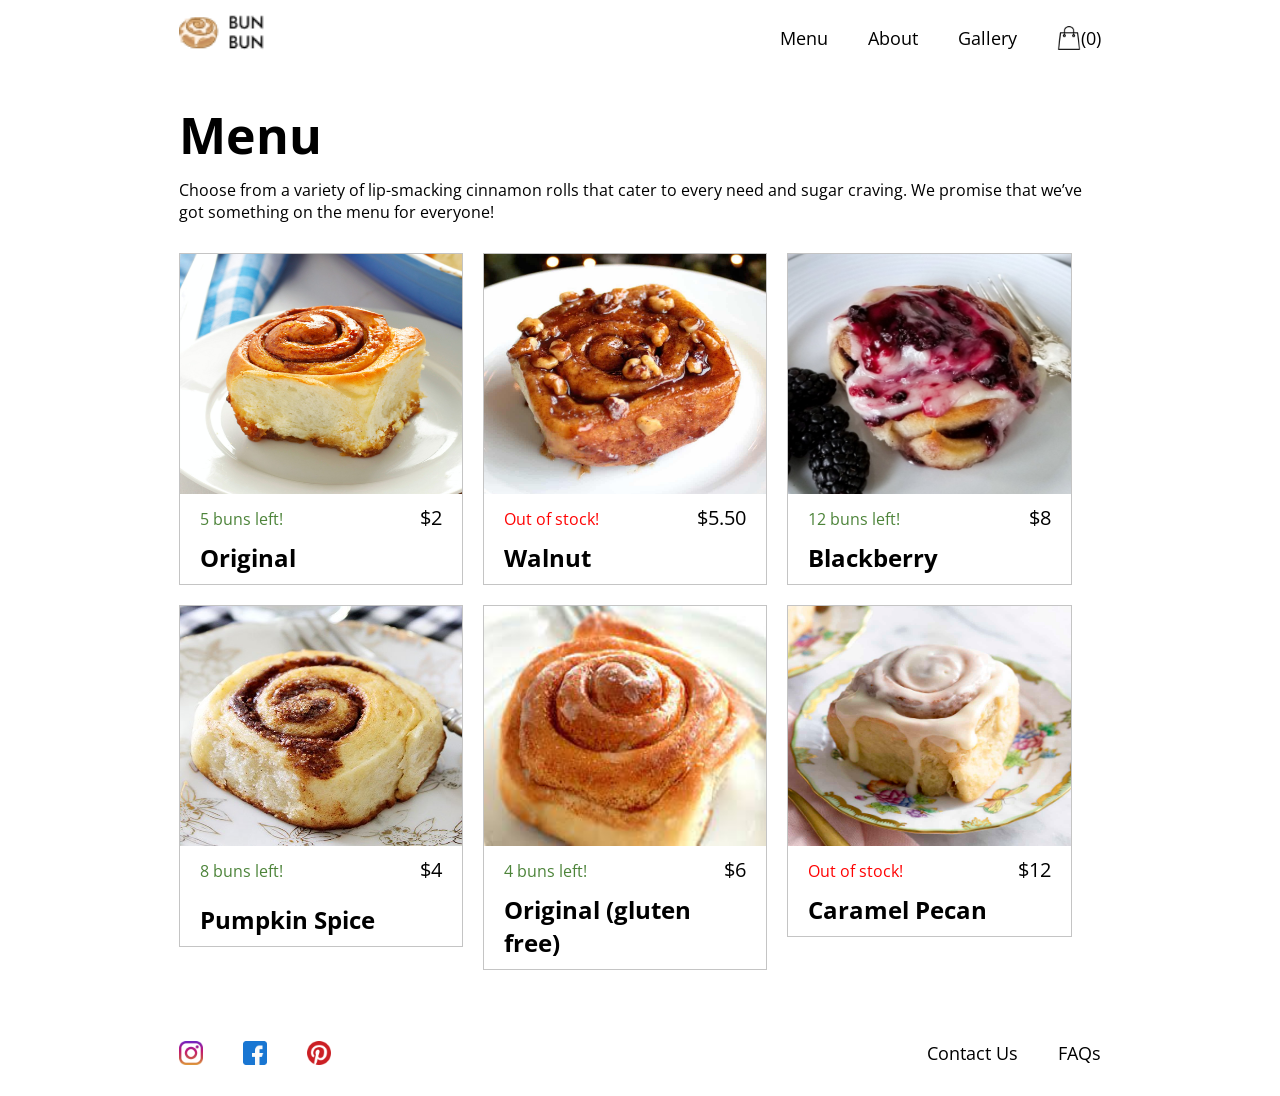
==== a5-browse.html @ 438827a7 "Clone hw 6a into repository" ====
<!-- Menu page for the Bun Bun Bakehshop via which user can browse different bun options -->

<!DOCTYPE html>
<html lang="en">

<head>
    <meta charset="UTF-8">
    <meta name="viewport" content="width=device-width, initial-scale=1.0">
    <meta http-equiv="X-UA-Compatible" content="ie=edge">
    <title>BunBun - Menu</title>

    <link rel="preconnect" href="https://fonts.googleapis.com">
    <link rel="preconnect" href="https://fonts.gstatic.com" crossorigin>
    <link href="https://fonts.googleapis.com/css2?family=Open+Sans:wght@300;400&display=swap" rel="stylesheet">
    <link href="https://fonts.googleapis.com/css2?family=Open+Sans:ital,wght@0,300;0,400;1,500&display=swap"
        rel="stylesheet">
    <link href="https://fonts.googleapis.com/css2?family=Open+Sans:ital,wght@1,500;1,700&display=swap" rel="stylesheet">

    <link rel="stylesheet" href="styles/a5-global.css">
    <link rel="stylesheet" href="styles/a5-navbar.css">
    <link rel="stylesheet" href="styles/a5-browse.css">
    <link rel="stylesheet" href="styles/a5-footer.css">
</head>

<body>
    <nav class="a5-navbar">
        <div class="a5-logo">
            <a href="index.html" class="a5-logo">
                <img src="./assets/LOGO.png" alt="BunBun Logo" width="90" class="nav-logo-img" />
            </a>
        </div>
        <div>
            <ul class="a5-nav-links">
                <li class="nav-item"><a class="a5-nav-link" href="./a5-browse.html">Menu</a></li>
                <li class="nav-item"><a class="a5-nav-link" href="./a5-about.html">About</a></li>
                <li class="nav-item"><a class="a5-nav-link" href="#">Gallery</a></li>
                <li class="nav-item"><a class="a5-nav-link" href="./a6-bag.html"><img src="./assets/bag.png"
                            alt="Bag Logo" width="24" class="nav-logo-img" /><span id="bag-count"></span></a></li>
            </ul>
        </div>
    </nav>
    <main class="a5-browse-main">
        <h1 class="a5-browse-menu-title">Menu</h1>
        <p class="a5-browse-menu-oneliner">Choose from a variety of lip-smacking cinnamon rolls that cater to every need
            and sugar craving. We promise
            that we’ve got something on the menu for everyone!</p>
        <div class="a5-bun-option-list">
            <div class="a5-bun-option-row">
                <div class="a5-bun-option">
                    <a href="a5-details-available.html" class="a5-bun-option-card-link"
                        onclick="onClickOriginalBunCard()">
                        <div class="a5-bun-option-card">
                            <img class="a5-bun-image" src="./assets/bun8.jpeg" alt="Image of Original Bun">
                        </div>
                        <div class="a5-bun-info">
                            <span class="a5-bun-availability">5 buns left!</span>
                            <span class="a5-bun-price">$2</span>
                        </div>
                        <h3 class="a5-bun-name">Original</h3>
                    </a>
                </div>

                <div class="a5-bun-option">
                    <a href="a5-details-available.html" class="a5-bun-option-card-link"
                        onclick="onClickPumpkinSpiceBunCard()">
                        <div class="a5-bun-option-card">
                            <div class="a5-bun-option-card">
                                <img class="a5-bun-image" src="./assets/bun5.jpeg" alt="Image of Pumpkin Spice Bun">
                            </div>
                            <div class="a5-bun-info">
                                <span class="a5-bun-availability">8 buns left!</span>
                                <span class="a5-bun-price">$4</span>
                            </div>
                            <h3 class="a5-bun-name">Pumpkin Spice</h3>
                        </div>
                    </a>
                </div>
            </div>
            <div class="a5-bun-option-row">
                <div class="a5-bun-option">
                    <a href="a5-details-out-of-stock.html" class="a5-bun-option-card-link"
                        onclick="onClickWalnutBunCard()">
                        <div class="a5-bun-option-card">
                            <img class="a5-bun-image" src="./assets/bun6.jpeg" alt="Image of Walnut Bun">
                        </div>
                        <div class="a5-bun-info">
                            <span class="a5-bun-out-of-stock">Out of stock!</span>
                            <span class="a5-bun-price">$5.50</span>
                        </div>
                        <h3 class="a5-bun-name">Walnut</h3>
                    </a>
                </div>

                <div class="a5-bun-option">
                    <a href="a5-details-available.html" class="a5-bun-option-card-link"
                        onclick="onClickGlutenFreeBunCard()">
                        <div class="a5-bun-option-card">
                            <img class="a5-bun-image" src="./assets/bun1.jpeg"
                                alt="Image of Original (Gluten Free) Bun">
                        </div>
                        <div class="a5-bun-info">
                            <span class="a5-bun-availability">4 buns left!</span>
                            <span class="a5-bun-price">$6</span>
                        </div>
                        <h3 class="a5-bun-name">Original (gluten free)</h3>
                    </a>
                </div>
            </div>
            <div class="a5-bun-option-row">
                <div class="a5-bun-option">
                    <a href="a5-details-available.html" class="a5-bun-option-card-link"
                        onclick="onClickBlackberryBunCard()">
                        <div class="a5-bun-option-card">
                            <img class="a5-bun-image" src="./assets/bun9.jpeg" alt="Image of Blackberry Bun">
                        </div>
                        <div class="a5-bun-info">
                            <span class="a5-bun-availability">12 buns left!</span>
                            <span class="a5-bun-price">$8</span>
                        </div>
                        <h3 class="a5-bun-name">Blackberry</h3>
                    </a>
                </div>

                <div class="a5-bun-option">
                    <a href="a5-details-out-of-stock.html" class="a5-bun-option-card-link"
                        onclick="onClickCaramelBunCard()">
                        <div class="a5-bun-option-card">
                            <img class="a5-bun-image" src="./assets/bun4.jpeg" alt="Image of Caramel Pecan Bun">
                        </div>
                        <div class="a5-bun-info">
                            <span class="a5-bun-out-of-stock">Out of stock!</span>
                            <span class="a5-bun-price">$12</span>
                        </div>
                        <h3 class="a5-bun-name">Caramel Pecan</h3>
                    </a>
                </div>
            </div>
        </div>
    </main>
    <footer class="a5-footer">
        <div class="a5-socials">
            <ul class="a5-footer-links">
                <li class="footer-item"><a class="a5-footer-link a5-footer-social-link" href="#"><img
                            src="./assets/instagram_logo.png" alt="Instagram Logo" width="24"
                            class="nav-logo-img" /></a>
                </li>
                <li class="footer-item"><a class="a5-footer-link a5-footer-social-link" href="#"><img
                            src="./assets/facebook_logo.png" alt="Facebook Logo" width="24" class="nav-logo-img" /></a>
                </li>
                <li class="footer-item"><a class="a5-footer-link a5-footer-social-link" href="#"><img
                            src="./assets/pinterest_logo.png" alt="Pinterest Logo" width="24"
                            class="nav-logo-img" /></a>
                </li>
            </ul>
        </div>
        <div class="a5-footer-misc-links">
            <ul class="a5-footer-links">
                <li class="footer-item"><a class="a5-footer-link a5-footer-misc-link" href="a5-contact.html">Contact
                        Us</a>
                </li>
                <li class="footer-item"><a class="a5-footer-link a5-footer-misc-link" href="#">FAQs</a></li>
            </ul>
        </div>
    </footer>
    <script src="./scripts/detailsPageUpdate.js" defer></script>
    <script src="./scripts/main.js" defer></script>
</body>

</html>
---- styles/a5-global.css ----
/* Common stylesheet for all pages in the Bun Bun website */

* {
    box-sizing: border-box;
}

body {
    margin: 0;
    padding: 0;
    font-family: 'Open Sans', sans-serif;
}
---- styles/a5-navbar.css ----
/* Stylesheet for navbar */

.a5-navbar {
    display: flex;
    padding: 1% 14%;
    font-size: 18px;
    align-items: center;
}

.a5-logo {
    flex: 1;
}

.a5-nav-links {
    display: flex;
    list-style-type: none;
    padding: 0;
    margin: 0;
}

.a5-nav-link {
    text-decoration: none;
    margin-left: 40px;
    color: #000000;
    display: flex;
    align-items: center;
}

.a5-nav-link:hover {
    color: #E4B267;
    font-weight: 500;
}
---- styles/a5-browse.css ----
/* Stylesheet for browse page */

.a5-browse-main {
    padding: 2% 14%;
}

.a5-browse-menu-title {
    font-size: 50px;
    margin: 0px;
}

.a5-browse-menu-oneliner {
    margin: 0px;
    padding: 10px 0;
}

.a5-bun-option-list {
    display: flex;
}

.a5-bun-option-row {
    width: 33%;
}

.a5-bun-option {
    border: 1px solid #C4C4C4;
    margin: 20px;
    margin-left: 0px;
}

.a5-bun-option-card-link {
    text-decoration: none;
    color: #000;
}

.a5-bun-option-card {
    display: flex;
    flex-direction: column;
}

.a5-bun-image {
    width: 100%;
    height: 240px;
}

.a5-bun-info,
.a5-bun-name {
    margin: 10px 20px
}

.a5-bun-info {
    display: flex;
    align-items: baseline;
}

.a5-bun-availability,
.a5-bun-out-of-stock {
    flex: 1;
}

.a5-bun-availability {
    color: #4D843A;
}

.a5-bun-out-of-stock {
    color: #FF0303;
}

.a5-bun-price {
    font-size: 20px;
}

.a5-bun-name {
    font-size: 24px;
}
---- styles/a5-footer.css ----
/* Stylesheet for common footer used all over the BunBun website */
.a5-footer {
    display: flex;
    padding: 2% 14%;
    font-size: 18px;
}

.a5-socials {
    flex: 1;
}

.a5-footer-links {
    display: flex;
    list-style-type: none;
    padding: 0;
    margin: 0;
}

.a5-footer-link {
    text-decoration: none;
    color: #000000
}

.a5-footer-social-link {
    margin-right: 40px;
}

.a5-footer-misc-links {
    list-style: none;
    display: flex;
}

.a5-footer-misc-link {
    margin-left: 40px;
}

.a5-footer-link:hover {
    color: #E4B267;
    font-weight: 500;
}
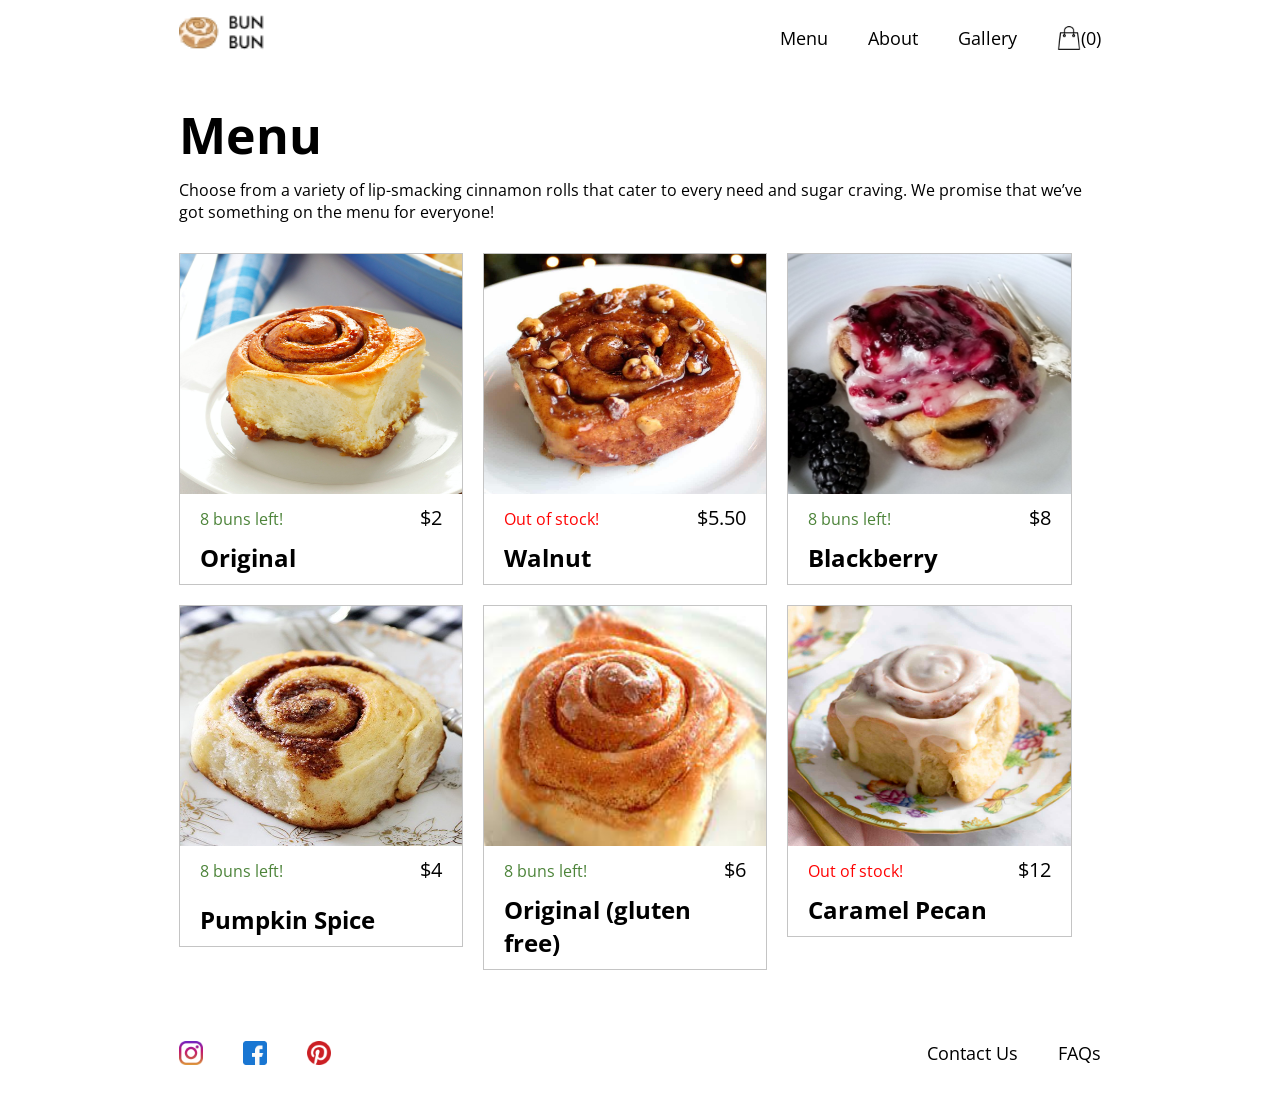
==== commit 4b753f06: "Updating no of buns left for all buns   Since implementing the count of buns left would   require a " ====
--- a/a5-browse.html
+++ b/a5-browse.html
@@ -53,7 +53,7 @@
                             <img class="a5-bun-image" src="./assets/bun8.jpeg" alt="Image of Original Bun">
                         </div>
                         <div class="a5-bun-info">
-                            <span class="a5-bun-availability">5 buns left!</span>
+                            <span class="a5-bun-availability">8 buns left!</span>
                             <span class="a5-bun-price">$2</span>
                         </div>
                         <h3 class="a5-bun-name">Original</h3>
@@ -99,7 +99,7 @@
                                 alt="Image of Original (Gluten Free) Bun">
                         </div>
                         <div class="a5-bun-info">
-                            <span class="a5-bun-availability">4 buns left!</span>
+                            <span class="a5-bun-availability">8 buns left!</span>
                             <span class="a5-bun-price">$6</span>
                         </div>
                         <h3 class="a5-bun-name">Original (gluten free)</h3>
@@ -114,7 +114,7 @@
                             <img class="a5-bun-image" src="./assets/bun9.jpeg" alt="Image of Blackberry Bun">
                         </div>
                         <div class="a5-bun-info">
-                            <span class="a5-bun-availability">12 buns left!</span>
+                            <span class="a5-bun-availability">8 buns left!</span>
                             <span class="a5-bun-price">$8</span>
                         </div>
                         <h3 class="a5-bun-name">Blackberry</h3>
